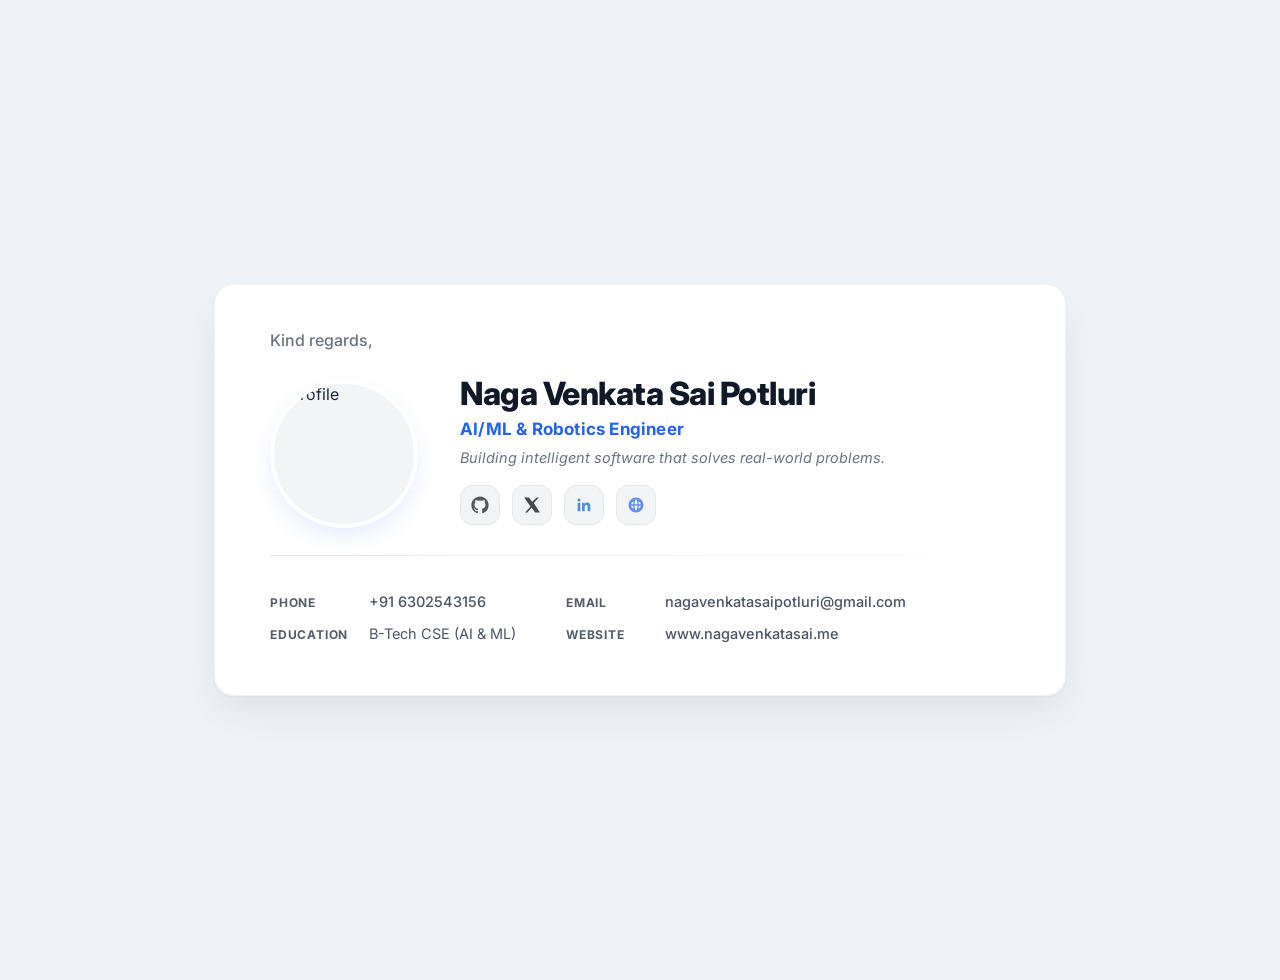
==== index.html @ a08f1529 "Initial commit of Email Signature files" ====
<!DOCTYPE html>
<html lang="en">
<head>
    <meta charset="UTF-8">
    <title>Premium Email Signature</title>
    <style>
        @import url('https://fonts.googleapis.com/css2?family=Inter:wght@400;500;600;700;800&display=swap');

        body {
            background: #eef2f6;
            font-family: 'Inter', -apple-system, BlinkMacSystemFont, 'Segoe UI', Roboto, sans-serif;
            display: flex;
            justify-content: center;
            align-items: center;
            min-height: 100vh;
            margin: 0;
            padding: 40px;
        }

        @keyframes fadeInUp {
            from {
                opacity: 0;
                transform: translateY(20px);
            }
            to {
                opacity: 1;
                transform: translateY(0);
            }
        }

        .signature-container {
            background: #ffffff;
            padding: 45px 55px;
            border-radius: 20px;
            box-shadow: 
                0 20px 40px -10px rgba(0,0,0,0.08), 
                0 1px 3px rgba(0,0,0,0.03);
            border: 1px solid rgba(229, 231, 235, 0.5);
            animation: fadeInUp 0.8s cubic-bezier(0.4, 0, 0.2, 1) forwards;
        }

        .signature {
            color: #1f2937;
            width: 740px;
        }

        .greeting {
            font-size: 16px;
            color: #6b7280;
            margin-bottom: 24px;
            font-weight: 500;
        }

        .flip-container {
            perspective: 1000px;
            width: 140px;
            height: 140px;
        }

        .flipper {
            width: 100%;
            height: 100%;
            position: relative;
            transition: transform 0.6s cubic-bezier(0.4, 0, 0.2, 1);
            transform-style: preserve-3d;
            animation: flip-auto 5s infinite;
        }

        @keyframes flip-auto {
            0%, 40% { transform: rotateY(0deg); }
            50%, 90% { transform: rotateY(180deg); }
            100% { transform: rotateY(0deg); }
        }

        .front, .back {
            width: 100%;
            height: 100%;
            position: absolute;
            top: 0;
            left: 0;
            backface-visibility: hidden;
            border-radius: 50%;
            box-shadow: 0 10px 25px -5px rgba(37, 99, 235, 0.15);
        }

        .front {
            z-index: 2;
            transform: rotateY(0deg);
            border: 4px solid #ffffff;
            overflow: hidden;
            background: #f3f4f6;
        }

        .front img {
            width: 100%;
            height: 100%;
            object-fit: cover;
            object-position: center center; 
        }

        .back {
            transform: rotateY(180deg);
            background: linear-gradient(135deg, #0f172a 0%, #1e293b 100%);
            border: 4px solid #3b82f6;
            display: flex;
            justify-content: center;
            align-items: center;
            text-align: center;
            font-size: 14px;
            font-weight: 600;
            color: #93c5fd;
            padding: 15px;
            line-height: 1.5;
            box-sizing: border-box;
            box-shadow: inset 0 0 20px rgba(0,0,0,0.5);
        }
        
        .back span {
            color: #ffffff;
            font-weight: 800;
        }

        .name {
            font-size: 32px;
            font-weight: 800;
            color: #111827;
            margin: 0 0 6px 0;
            letter-spacing: -0.5px;
        }

        .role {
            font-size: 17px;
            font-weight: 700;
            margin: 0 0 8px 0;
            color: #2563eb; /* Entire sentence blue */
            letter-spacing: 0.2px;
        }
        
        .tagline {
            font-size: 14.5px;
            color: #6b7280;
            margin: 0 0 16px 0;
            line-height: 1.5;
            font-style: italic;
        }

        /* Modern Social Icons - Clean & Bug-free */
        .socials {
            display: flex;
            gap: 12px;
        }
        
        .social-icon {
            width: 38px;
            height: 38px;
            border-radius: 12px; 
            display: flex;
            justify-content: center;
            align-items: center;
            text-decoration: none;
            background: #f3f4f6;
            transition: transform 0.2s ease, box-shadow 0.2s ease;
            border: 1px solid #e5e7eb;
        }
        
        .social-icon:hover {
            transform: translateY(-3px);
            box-shadow: 0 4px 10px rgba(0,0,0,0.08);
        }

        .social-icon img {
            width: 18px;
            height: 18px;
            opacity: 0.7;
            transition: opacity 0.2s ease;
        }
        
        .social-icon:hover img {
            opacity: 1; /* Highlights the icon subtly without breaking colors */
        }

        hr.divider {
            border: none;
            height: 1px;
            background: linear-gradient(90deg, #e5e7eb 0%, rgba(243, 244, 246, 0.1) 100%);
            margin: 30px 0;
        }

        .contact-table {
            width: 100%;
            font-size: 14.5px;
            color: #4b5563;
            line-height: 2.2;
        }
        
        .contact-table td {
            white-space: nowrap; 
            padding-right: 20px;
        }

        .contact-label {
            font-weight: 700;
            color: #111827;
            text-transform: uppercase;
            font-size: 12px;
            letter-spacing: 0.8px;
            display: inline-block;
            width: 95px;
            opacity: 0.7;
        }

        .contact-table a {
            color: #4b5563;
            text-decoration: none;
            transition: all 0.2s ease;
            font-weight: 500;
        }

        .contact-table a:hover {
            color: #2563eb;
            transform: translateX(2px);
            display: inline-block;
        }
    </style>
</head>
<body>

    <div class="signature-container">
        <div class="signature">
            <div class="greeting">Kind regards,</div>

            <table cellpadding="0" cellspacing="0" style="width: 100%;">
                <tr>
                    <td style="width: 170px; vertical-align: middle;">
                        <div class="flip-container">
                            <div class="flipper">
                                <div class="front">
                                    <img src="https://raw.githubusercontent.com/Potluri-Naga-Venkata-Sai/Portfolio-assets/main/Profile.jpeg" alt="Profile">
                                </div>
                                <div class="back">
                                    <div>Think simple.<br><span>Work smarter.</span></div>
                                </div>
                            </div>
                        </div>
                    </td>
                    <td style="vertical-align: middle; padding-left: 20px;">
                        <h1 class="name">Naga Venkata Sai Potluri</h1>
                        <p class="role">AI/ML & Robotics Engineer</p>
                        
                        <p class="tagline">Building intelligent software that solves real-world problems.</p>

                        <div class="socials">
                            <a href="https://github.com/Potluri-Naga-Venkata-Sai" class="social-icon" target="_blank">
                                <img src="assets/github.svg" alt="GitHub">
                            </a>
                            <a href="https://x.com/Pnvs0954" class="social-icon" target="_blank">
                                <img src="assets/x.svg" alt="X">
                            </a>
                            <a href="https://www.linkedin.com/in/naga-venkata-sai-potluri/" class="social-icon" target="_blank">
                                <img src="assets/linkedin.svg" alt="LinkedIn">
                            </a>
                            <a href="https://nagavenkatasai.me/" class="social-icon" target="_blank">
                                <img src="assets/globe.svg" alt="Website">
                            </a>
                        </div>
                    </td>
                </tr>
            </table>

            <hr class="divider">

            <table class="contact-table" cellpadding="0" cellspacing="0">
                <tr>
                    <td style="width: 40%;">
                        <span class="contact-label">Phone</span>
                        <a href="tel:+916302543156">+91 6302543156</a>
                    </td>
                    <td style="width: 60%;">
                        <span class="contact-label">Email</span>
                        <a href="mailto:nagavenkatasaipotluri@gmail.com">nagavenkatasaipotluri@gmail.com</a>
                    </td>
                </tr>
                <tr>
                    <td>
                        <span class="contact-label">Education</span>
                        B-Tech CSE (AI & ML)
                    </td>
                    <td>
                        <span class="contact-label">Website</span>
                        <a href="https://nagavenkatasai.me/" target="_blank">www.nagavenkatasai.me</a>
                    </td>
                </tr>
            </table>
        </div>
    </div>

</body>
</html>
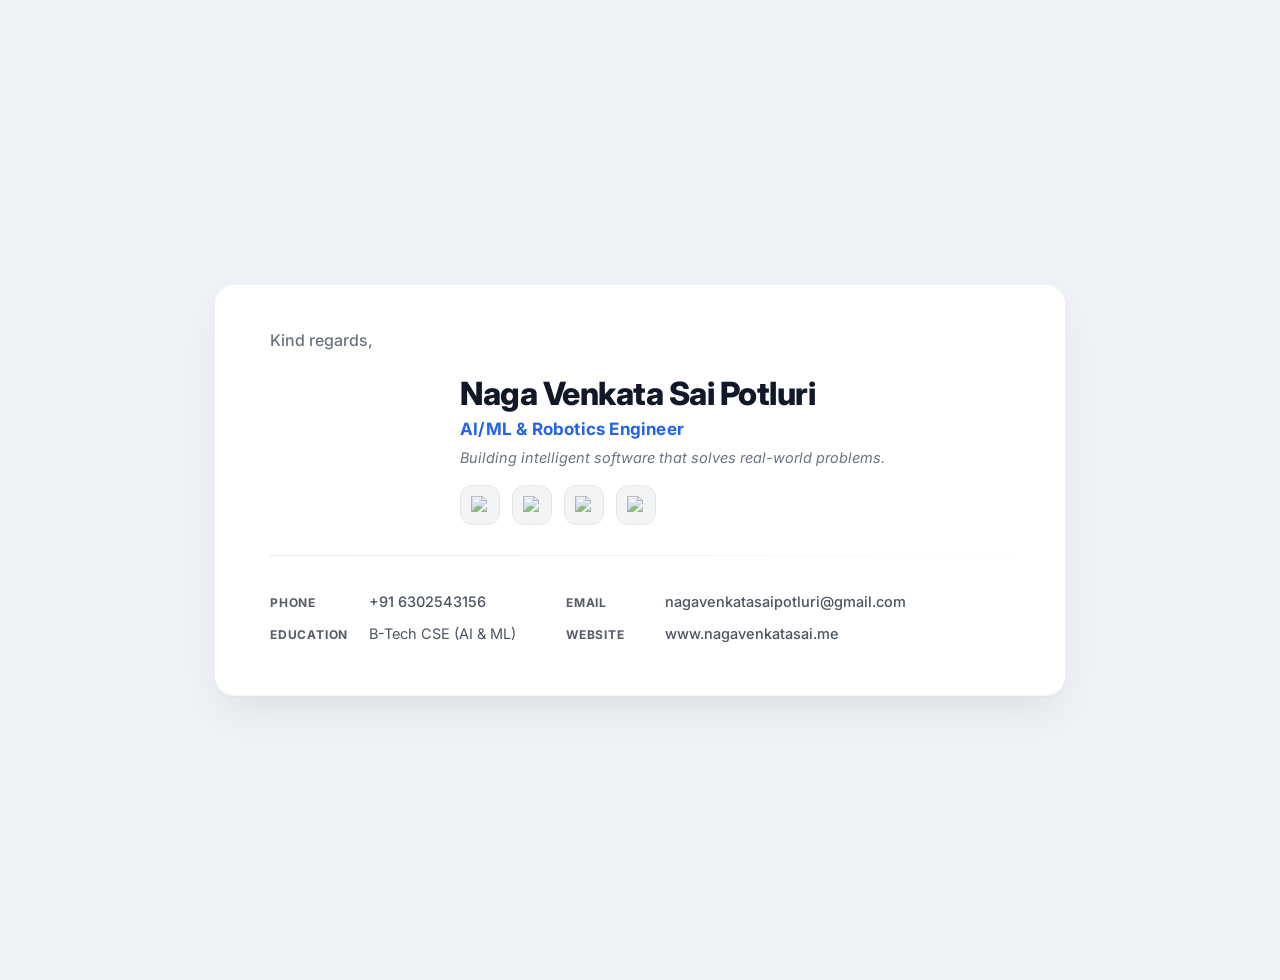
==== commit b01555b0: "Update icon URLs to absolute raw paths for Gmail compatibility" ====
--- a/index.html
+++ b/index.html
@@ -251,16 +251,16 @@
 
                         <div class="socials">
                             <a href="https://github.com/Potluri-Naga-Venkata-Sai" class="social-icon" target="_blank">
-                                <img src="assets/github.svg" alt="GitHub">
+                                <img src="https://raw.githubusercontent.com/Potluri-Naga-Venkata-Sai/Email-Signature/main/assets/github.svg" alt="GitHub">
                             </a>
                             <a href="https://x.com/Pnvs0954" class="social-icon" target="_blank">
-                                <img src="assets/x.svg" alt="X">
+                                <img src="https://raw.githubusercontent.com/Potluri-Naga-Venkata-Sai/Email-Signature/main/assets/x.svg" alt="X">
                             </a>
                             <a href="https://www.linkedin.com/in/naga-venkata-sai-potluri/" class="social-icon" target="_blank">
-                                <img src="assets/linkedin.svg" alt="LinkedIn">
+                                <img src="https://raw.githubusercontent.com/Potluri-Naga-Venkata-Sai/Email-Signature/main/assets/linkedin.svg" alt="LinkedIn">
                             </a>
                             <a href="https://nagavenkatasai.me/" class="social-icon" target="_blank">
-                                <img src="assets/globe.svg" alt="Website">
+                                <img src="https://raw.githubusercontent.com/Potluri-Naga-Venkata-Sai/Email-Signature/main/assets/globe.svg" alt="Website">
                             </a>
                         </div>
                     </td>
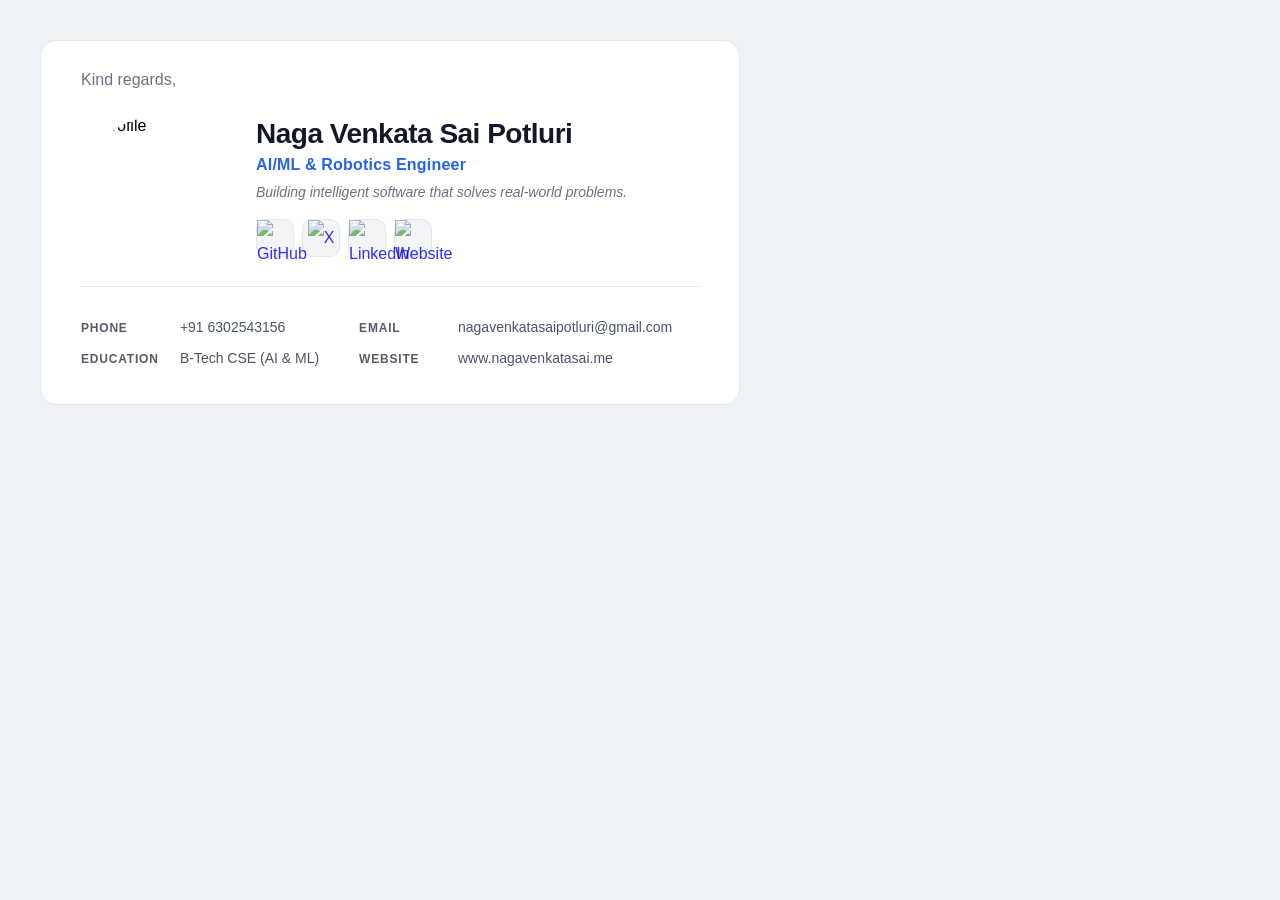
==== commit 9a118e6b: "Refactor to inline CSS and tables for robust Gmail compatibility" ====
--- a/index.html
+++ b/index.html
@@ -3,296 +3,95 @@
 <head>
     <meta charset="UTF-8">
     <title>Premium Email Signature</title>
-    <style>
-        @import url('https://fonts.googleapis.com/css2?family=Inter:wght@400;500;600;700;800&display=swap');
+</head>
+<body style="margin: 0; padding: 40px; background-color: #eef2f6; font-family: 'Inter', Arial, sans-serif;">
 
-        body {
-            background: #eef2f6;
-            font-family: 'Inter', -apple-system, BlinkMacSystemFont, 'Segoe UI', Roboto, sans-serif;
-            display: flex;
-            justify-content: center;
-            align-items: center;
-            min-height: 100vh;
-            margin: 0;
-            padding: 40px;
-        }
+    <!-- This table acts as the main container that is copied into Gmail -->
+    <table cellpadding="0" cellspacing="0" style="background-color: #ffffff; padding: 30px 40px; border-radius: 16px; border: 1px solid #e5e7eb; width: 700px; font-family: 'Inter', Arial, sans-serif;">
+        <tr>
+            <td>
+                <div style="font-size: 16px; color: #6b7280; margin-bottom: 24px; font-weight: 500;">Kind regards,</div>
 
-        @keyframes fadeInUp {
-            from {
-                opacity: 0;
-                transform: translateY(20px);
-            }
-            to {
-                opacity: 1;
-                transform: translateY(0);
-            }
-        }
+                <!-- Top section: Image and Name/Role -->
+                <table cellpadding="0" cellspacing="0" style="width: 100%;">
+                    <tr>
+                        <td style="width: 150px; vertical-align: middle;">
+                            <!-- Profile Image only (Flipping animation removed for Gmail compatibility) -->
+                            <img src="https://raw.githubusercontent.com/Potluri-Naga-Venkata-Sai/Email-Signature/main/assets/Profile.jpeg" 
+                                 alt="Profile" 
+                                 style="width: 140px; height: 140px; border-radius: 50%; object-fit: cover; object-position: center center; display: block; border: 4px solid #ffffff;">
+                        </td>
+                        <td style="vertical-align: middle; padding-left: 25px;">
+                            <h1 style="margin: 0 0 6px 0; font-size: 28px; font-weight: 800; color: #111827; letter-spacing: -0.5px;">Naga Venkata Sai Potluri</h1>
+                            
+                            <p style="margin: 0 0 8px 0; font-size: 16px; font-weight: 700; color: #2563eb; letter-spacing: 0.2px;">AI/ML & Robotics Engineer</p>
+                            
+                            <p style="margin: 0 0 16px 0; font-size: 14px; color: #6b7280; line-height: 1.5; font-style: italic;">Building intelligent software that solves real-world problems.</p>
 
-        .signature-container {
-            background: #ffffff;
-            padding: 45px 55px;
-            border-radius: 20px;
-            box-shadow: 
-                0 20px 40px -10px rgba(0,0,0,0.08), 
-                0 1px 3px rgba(0,0,0,0.03);
-            border: 1px solid rgba(229, 231, 235, 0.5);
-            animation: fadeInUp 0.8s cubic-bezier(0.4, 0, 0.2, 1) forwards;
-        }
+                            <!-- Social Icons -->
+                            <table cellpadding="0" cellspacing="0">
+                                <tr>
+                                    <td style="padding-right: 8px;">
+                                        <a href="https://github.com/Potluri-Naga-Venkata-Sai" target="_blank" style="display: inline-block; width: 36px; height: 36px; background-color: #f3f4f6; border-radius: 10px; text-align: center; line-height: 36px; text-decoration: none; border: 1px solid #e5e7eb;">
+                                            <img src="https://raw.githubusercontent.com/Potluri-Naga-Venkata-Sai/Email-Signature/main/assets/github.svg" alt="GitHub" style="width: 18px; height: 18px; vertical-align: middle; opacity: 0.8;">
+                                        </a>
+                                    </td>
+                                    <td style="padding-right: 8px;">
+                                        <a href="https://x.com/Pnvs0954" target="_blank" style="display: inline-block; width: 36px; height: 36px; background-color: #f3f4f6; border-radius: 10px; text-align: center; line-height: 36px; text-decoration: none; border: 1px solid #e5e7eb;">
+                                            <img src="https://raw.githubusercontent.com/Potluri-Naga-Venkata-Sai/Email-Signature/main/assets/x.svg" alt="X" style="width: 18px; height: 18px; vertical-align: middle; opacity: 0.8;">
+                                        </a>
+                                    </td>
+                                    <td style="padding-right: 8px;">
+                                        <a href="https://www.linkedin.com/in/naga-venkata-sai-potluri/" target="_blank" style="display: inline-block; width: 36px; height: 36px; background-color: #f3f4f6; border-radius: 10px; text-align: center; line-height: 36px; text-decoration: none; border: 1px solid #e5e7eb;">
+                                            <img src="https://raw.githubusercontent.com/Potluri-Naga-Venkata-Sai/Email-Signature/main/assets/linkedin.svg" alt="LinkedIn" style="width: 18px; height: 18px; vertical-align: middle; opacity: 0.8;">
+                                        </a>
+                                    </td>
+                                    <td>
+                                        <a href="https://nagavenkatasai.me/" target="_blank" style="display: inline-block; width: 36px; height: 36px; background-color: #f3f4f6; border-radius: 10px; text-align: center; line-height: 36px; text-decoration: none; border: 1px solid #e5e7eb;">
+                                            <img src="https://raw.githubusercontent.com/Potluri-Naga-Venkata-Sai/Email-Signature/main/assets/globe.svg" alt="Website" style="width: 18px; height: 18px; vertical-align: middle; opacity: 0.8;">
+                                        </a>
+                                    </td>
+                                </tr>
+                            </table>
+                        </td>
+                    </tr>
+                </table>
 
-        .signature {
-            color: #1f2937;
-            width: 740px;
-        }
+                <!-- Divider -->
+                <table cellpadding="0" cellspacing="0" style="width: 100%;">
+                    <tr>
+                        <td style="padding: 25px 0;">
+                            <div style="height: 1px; background-color: #e5e7eb; width: 100%;"></div>
+                        </td>
+                    </tr>
+                </table>
 
-        .greeting {
-            font-size: 16px;
-            color: #6b7280;
-            margin-bottom: 24px;
-            font-weight: 500;
-        }
-
-        .flip-container {
-            perspective: 1000px;
-            width: 140px;
-            height: 140px;
-        }
-
-        .flipper {
-            width: 100%;
-            height: 100%;
-            position: relative;
-            transition: transform 0.6s cubic-bezier(0.4, 0, 0.2, 1);
-            transform-style: preserve-3d;
-            animation: flip-auto 5s infinite;
-        }
-
-        @keyframes flip-auto {
-            0%, 40% { transform: rotateY(0deg); }
-            50%, 90% { transform: rotateY(180deg); }
-            100% { transform: rotateY(0deg); }
-        }
-
-        .front, .back {
-            width: 100%;
-            height: 100%;
-            position: absolute;
-            top: 0;
-            left: 0;
-            backface-visibility: hidden;
-            border-radius: 50%;
-            box-shadow: 0 10px 25px -5px rgba(37, 99, 235, 0.15);
-        }
-
-        .front {
-            z-index: 2;
-            transform: rotateY(0deg);
-            border: 4px solid #ffffff;
-            overflow: hidden;
-            background: #f3f4f6;
-        }
-
-        .front img {
-            width: 100%;
-            height: 100%;
-            object-fit: cover;
-            object-position: center center; 
-        }
-
-        .back {
-            transform: rotateY(180deg);
-            background: linear-gradient(135deg, #0f172a 0%, #1e293b 100%);
-            border: 4px solid #3b82f6;
-            display: flex;
-            justify-content: center;
-            align-items: center;
-            text-align: center;
-            font-size: 14px;
-            font-weight: 600;
-            color: #93c5fd;
-            padding: 15px;
-            line-height: 1.5;
-            box-sizing: border-box;
-            box-shadow: inset 0 0 20px rgba(0,0,0,0.5);
-        }
-        
-        .back span {
-            color: #ffffff;
-            font-weight: 800;
-        }
-
-        .name {
-            font-size: 32px;
-            font-weight: 800;
-            color: #111827;
-            margin: 0 0 6px 0;
-            letter-spacing: -0.5px;
-        }
-
-        .role {
-            font-size: 17px;
-            font-weight: 700;
-            margin: 0 0 8px 0;
-            color: #2563eb; /* Entire sentence blue */
-            letter-spacing: 0.2px;
-        }
-        
-        .tagline {
-            font-size: 14.5px;
-            color: #6b7280;
-            margin: 0 0 16px 0;
-            line-height: 1.5;
-            font-style: italic;
-        }
-
-        /* Modern Social Icons - Clean & Bug-free */
-        .socials {
-            display: flex;
-            gap: 12px;
-        }
-        
-        .social-icon {
-            width: 38px;
-            height: 38px;
-            border-radius: 12px; 
-            display: flex;
-            justify-content: center;
-            align-items: center;
-            text-decoration: none;
-            background: #f3f4f6;
-            transition: transform 0.2s ease, box-shadow 0.2s ease;
-            border: 1px solid #e5e7eb;
-        }
-        
-        .social-icon:hover {
-            transform: translateY(-3px);
-            box-shadow: 0 4px 10px rgba(0,0,0,0.08);
-        }
-
-        .social-icon img {
-            width: 18px;
-            height: 18px;
-            opacity: 0.7;
-            transition: opacity 0.2s ease;
-        }
-        
-        .social-icon:hover img {
-            opacity: 1; /* Highlights the icon subtly without breaking colors */
-        }
-
-        hr.divider {
-            border: none;
-            height: 1px;
-            background: linear-gradient(90deg, #e5e7eb 0%, rgba(243, 244, 246, 0.1) 100%);
-            margin: 30px 0;
-        }
-
-        .contact-table {
-            width: 100%;
-            font-size: 14.5px;
-            color: #4b5563;
-            line-height: 2.2;
-        }
-        
-        .contact-table td {
-            white-space: nowrap; 
-            padding-right: 20px;
-        }
-
-        .contact-label {
-            font-weight: 700;
-            color: #111827;
-            text-transform: uppercase;
-            font-size: 12px;
-            letter-spacing: 0.8px;
-            display: inline-block;
-            width: 95px;
-            opacity: 0.7;
-        }
-
-        .contact-table a {
-            color: #4b5563;
-            text-decoration: none;
-            transition: all 0.2s ease;
-            font-weight: 500;
-        }
-
-        .contact-table a:hover {
-            color: #2563eb;
-            transform: translateX(2px);
-            display: inline-block;
-        }
-    </style>
-</head>
-<body>
-
-    <div class="signature-container">
-        <div class="signature">
-            <div class="greeting">Kind regards,</div>
-
-            <table cellpadding="0" cellspacing="0" style="width: 100%;">
-                <tr>
-                    <td style="width: 170px; vertical-align: middle;">
-                        <div class="flip-container">
-                            <div class="flipper">
-                                <div class="front">
-                                    <img src="https://raw.githubusercontent.com/Potluri-Naga-Venkata-Sai/Portfolio-assets/main/Profile.jpeg" alt="Profile">
-                                </div>
-                                <div class="back">
-                                    <div>Think simple.<br><span>Work smarter.</span></div>
-                                </div>
-                            </div>
-                        </div>
-                    </td>
-                    <td style="vertical-align: middle; padding-left: 20px;">
-                        <h1 class="name">Naga Venkata Sai Potluri</h1>
-                        <p class="role">AI/ML & Robotics Engineer</p>
-                        
-                        <p class="tagline">Building intelligent software that solves real-world problems.</p>
-
-                        <div class="socials">
-                            <a href="https://github.com/Potluri-Naga-Venkata-Sai" class="social-icon" target="_blank">
-                                <img src="https://raw.githubusercontent.com/Potluri-Naga-Venkata-Sai/Email-Signature/main/assets/github.svg" alt="GitHub">
-                            </a>
-                            <a href="https://x.com/Pnvs0954" class="social-icon" target="_blank">
-                                <img src="https://raw.githubusercontent.com/Potluri-Naga-Venkata-Sai/Email-Signature/main/assets/x.svg" alt="X">
-                            </a>
-                            <a href="https://www.linkedin.com/in/naga-venkata-sai-potluri/" class="social-icon" target="_blank">
-                                <img src="https://raw.githubusercontent.com/Potluri-Naga-Venkata-Sai/Email-Signature/main/assets/linkedin.svg" alt="LinkedIn">
-                            </a>
-                            <a href="https://nagavenkatasai.me/" class="social-icon" target="_blank">
-                                <img src="https://raw.githubusercontent.com/Potluri-Naga-Venkata-Sai/Email-Signature/main/assets/globe.svg" alt="Website">
-                            </a>
-                        </div>
-                    </td>
-                </tr>
-            </table>
-
-            <hr class="divider">
-
-            <table class="contact-table" cellpadding="0" cellspacing="0">
-                <tr>
-                    <td style="width: 40%;">
-                        <span class="contact-label">Phone</span>
-                        <a href="tel:+916302543156">+91 6302543156</a>
-                    </td>
-                    <td style="width: 60%;">
-                        <span class="contact-label">Email</span>
-                        <a href="mailto:nagavenkatasaipotluri@gmail.com">nagavenkatasaipotluri@gmail.com</a>
-                    </td>
-                </tr>
-                <tr>
-                    <td>
-                        <span class="contact-label">Education</span>
-                        B-Tech CSE (AI & ML)
-                    </td>
-                    <td>
-                        <span class="contact-label">Website</span>
-                        <a href="https://nagavenkatasai.me/" target="_blank">www.nagavenkatasai.me</a>
-                    </td>
-                </tr>
-            </table>
-        </div>
-    </div>
+                <!-- Contact Details -->
+                <table cellpadding="0" cellspacing="0" style="width: 100%; font-size: 14px; color: #4b5563; line-height: 2.2;">
+                    <tr>
+                        <td style="width: 45%; padding-right: 15px; white-space: nowrap;">
+                            <span style="font-weight: 700; color: #111827; text-transform: uppercase; font-size: 12px; letter-spacing: 0.8px; display: inline-block; width: 95px; opacity: 0.7;">Phone</span>
+                            <a href="tel:+916302543156" style="color: #4b5563; text-decoration: none; font-weight: 500;">+91 6302543156</a>
+                        </td>
+                        <td style="width: 55%; white-space: nowrap;">
+                            <span style="font-weight: 700; color: #111827; text-transform: uppercase; font-size: 12px; letter-spacing: 0.8px; display: inline-block; width: 95px; opacity: 0.7;">Email</span>
+                            <a href="mailto:nagavenkatasaipotluri@gmail.com" style="color: #4b5563; text-decoration: none; font-weight: 500;">nagavenkatasaipotluri@gmail.com</a>
+                        </td>
+                    </tr>
+                    <tr>
+                        <td style="padding-right: 15px; white-space: nowrap;">
+                            <span style="font-weight: 700; color: #111827; text-transform: uppercase; font-size: 12px; letter-spacing: 0.8px; display: inline-block; width: 95px; opacity: 0.7;">Education</span>
+                            <span style="font-weight: 500;">B-Tech CSE (AI & ML)</span>
+                        </td>
+                        <td style="white-space: nowrap;">
+                            <span style="font-weight: 700; color: #111827; text-transform: uppercase; font-size: 12px; letter-spacing: 0.8px; display: inline-block; width: 95px; opacity: 0.7;">Website</span>
+                            <a href="https://nagavenkatasai.me/" target="_blank" style="color: #4b5563; text-decoration: none; font-weight: 500;">www.nagavenkatasai.me</a>
+                        </td>
+                    </tr>
+                </table>
+            </td>
+        </tr>
+    </table>
 
 </body>
 </html>
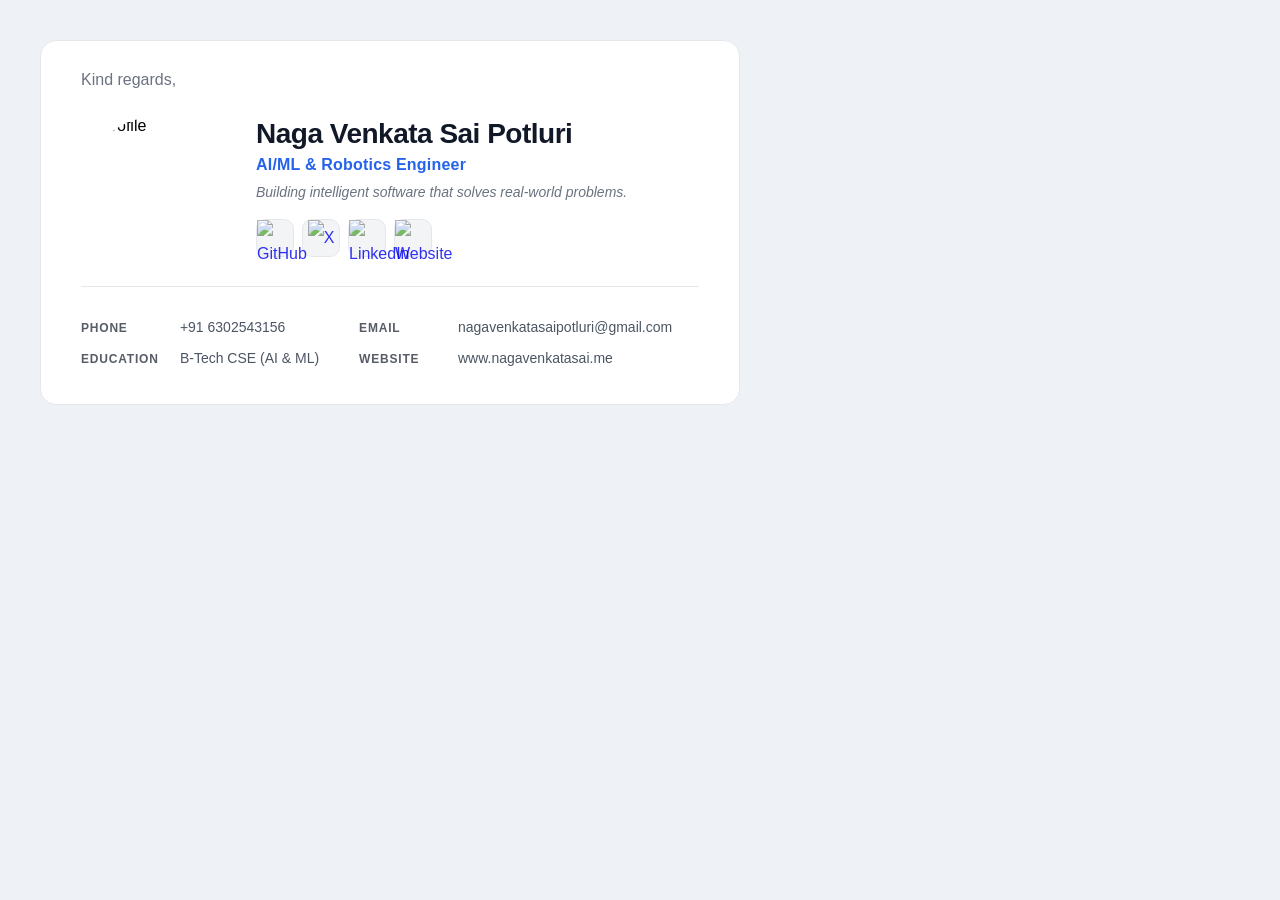
==== commit b6db54d4: "Fix image casing for profile.jpeg" ====
--- a/index.html
+++ b/index.html
@@ -17,7 +17,7 @@
                     <tr>
                         <td style="width: 150px; vertical-align: middle;">
                             <!-- Profile Image only (Flipping animation removed for Gmail compatibility) -->
-                            <img src="https://raw.githubusercontent.com/Potluri-Naga-Venkata-Sai/Email-Signature/main/assets/Profile.jpeg" 
+                            <img src="https://raw.githubusercontent.com/Potluri-Naga-Venkata-Sai/Email-Signature/main/assets/profile.jpeg" 
                                  alt="Profile" 
                                  style="width: 140px; height: 140px; border-radius: 50%; object-fit: cover; object-position: center center; display: block; border: 4px solid #ffffff;">
                         </td>
